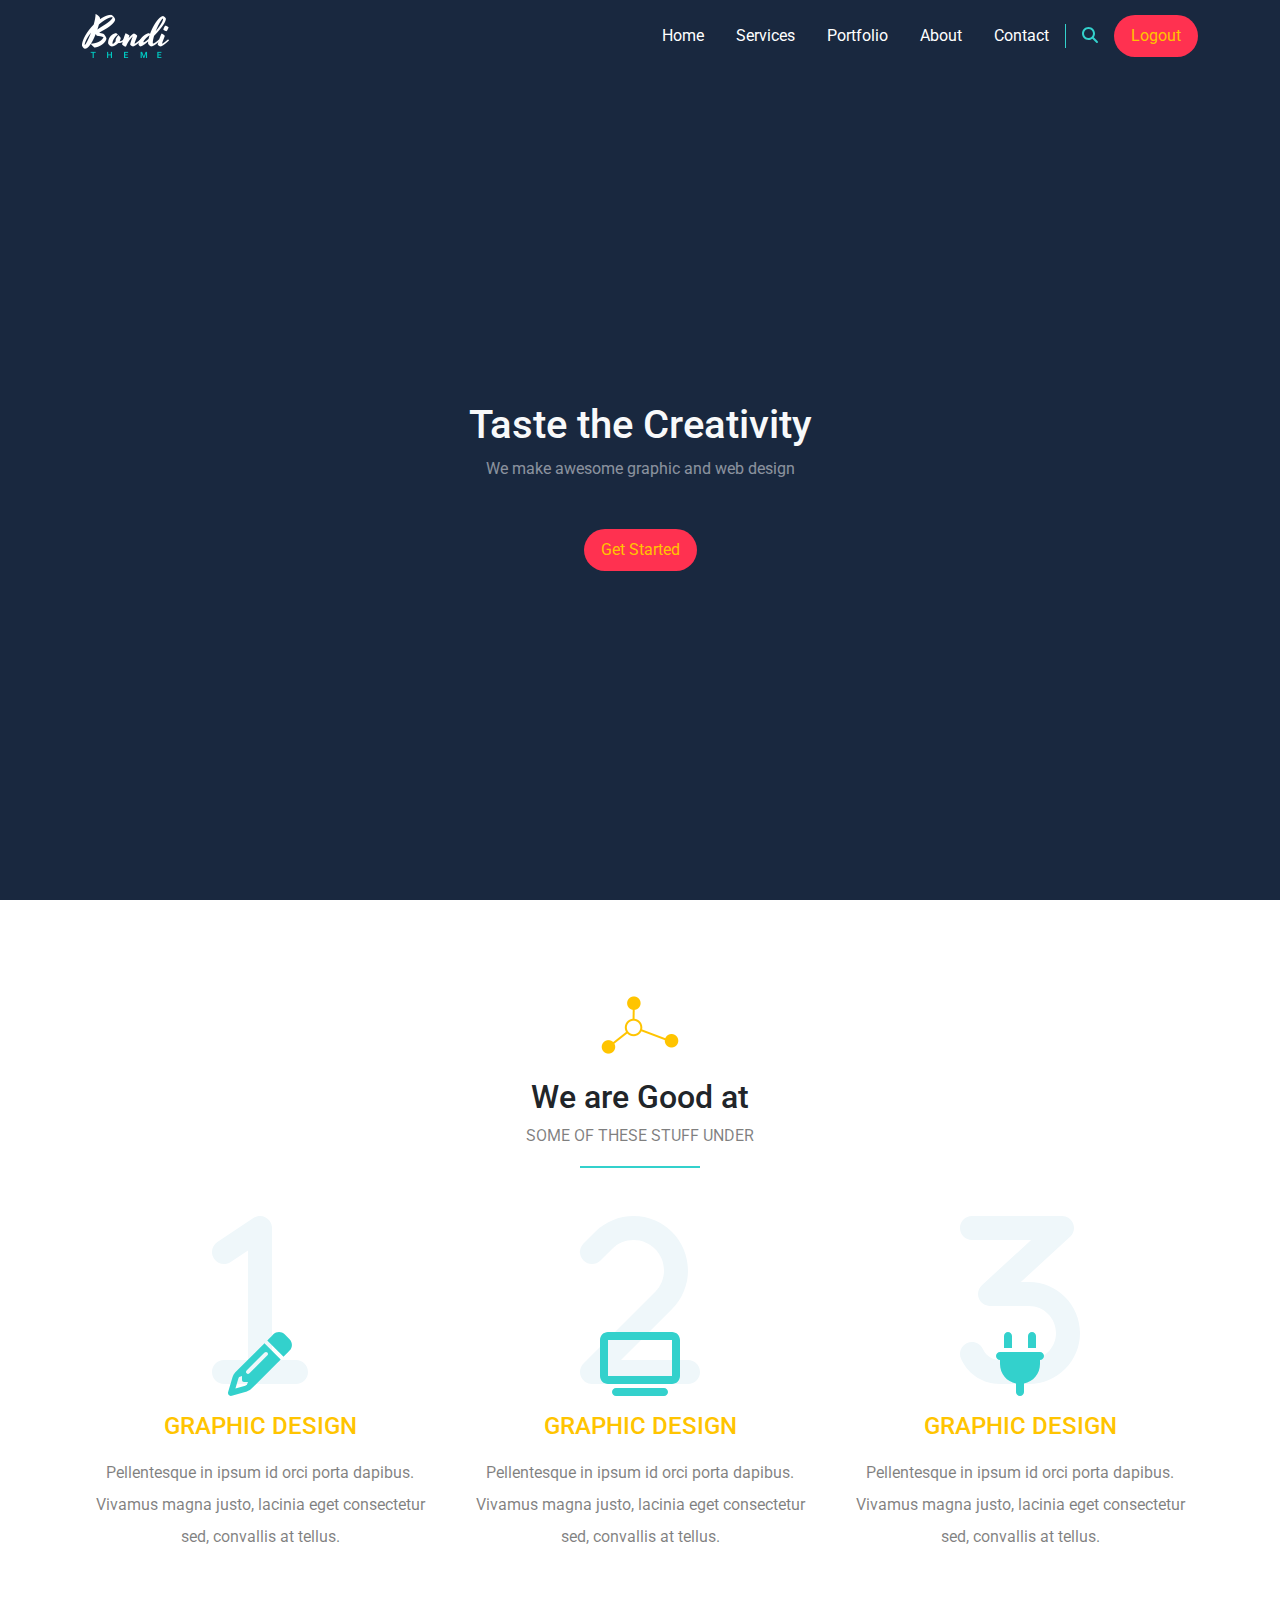
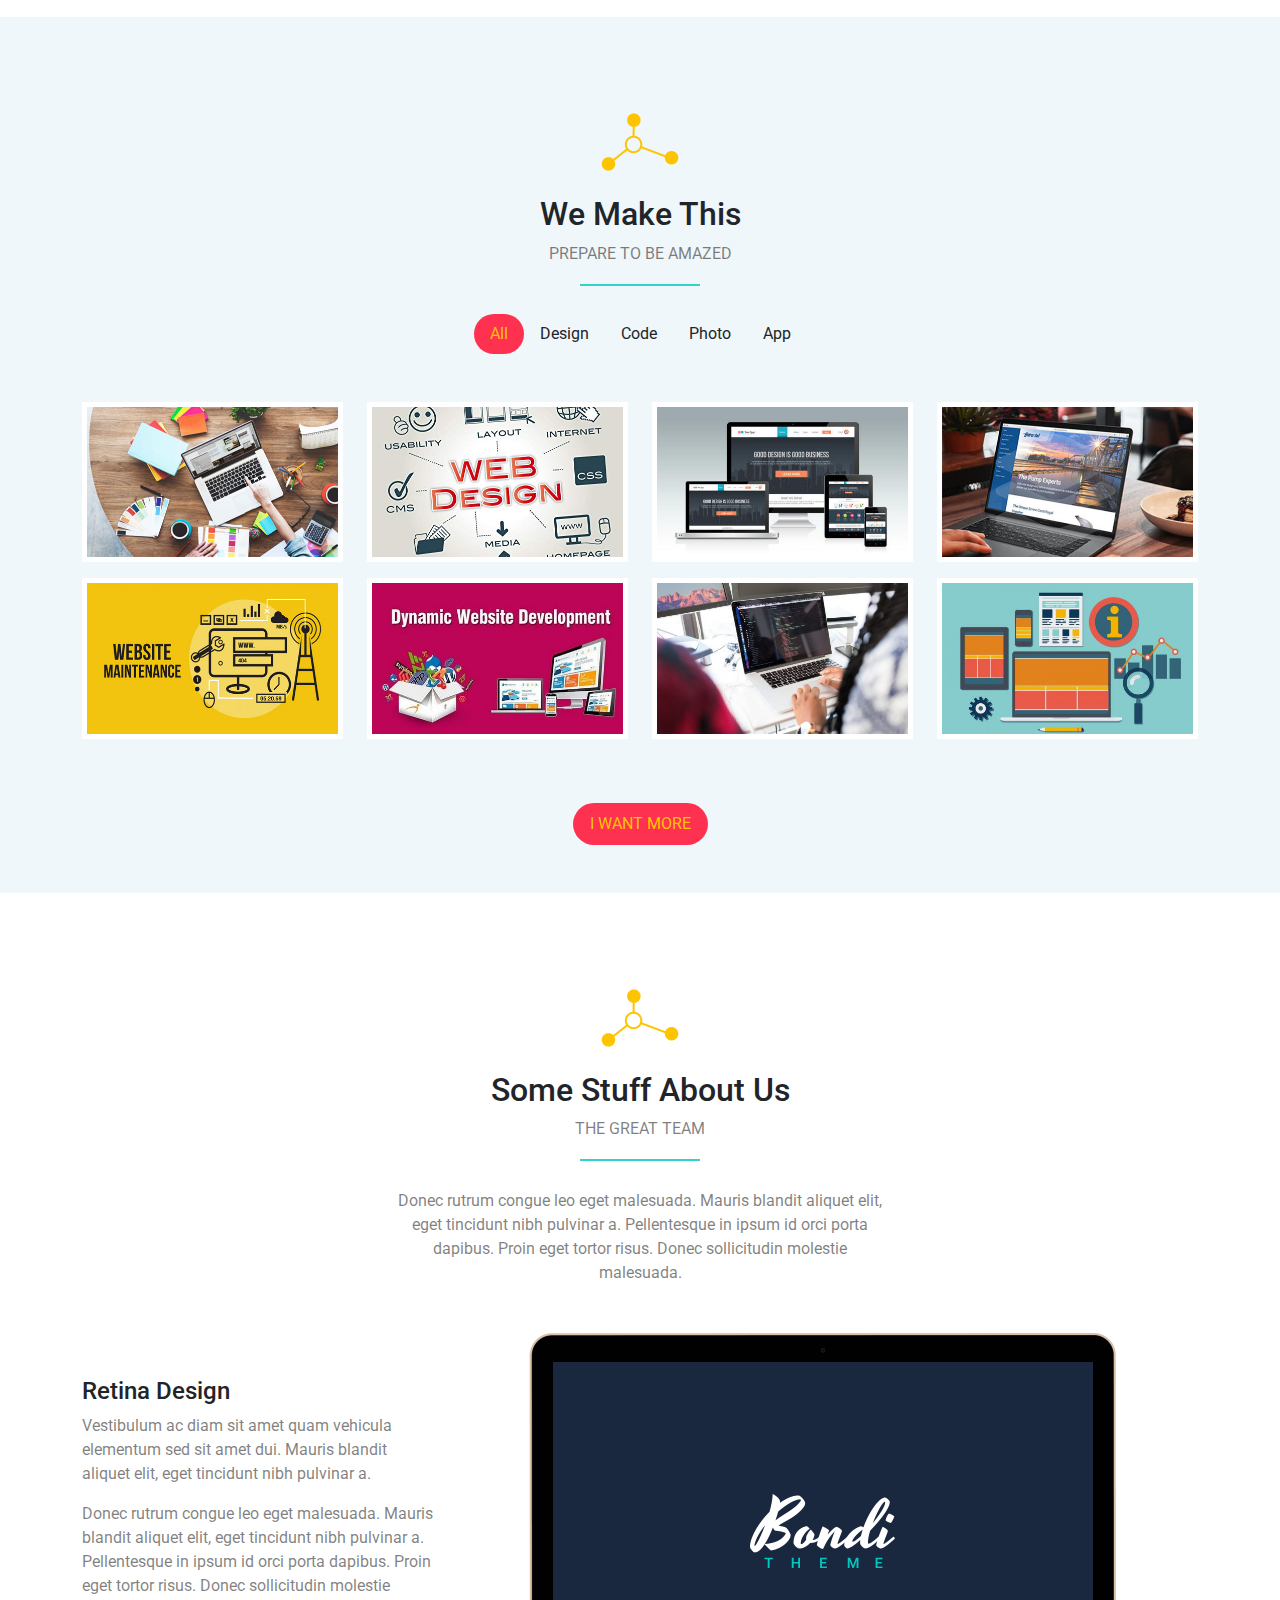
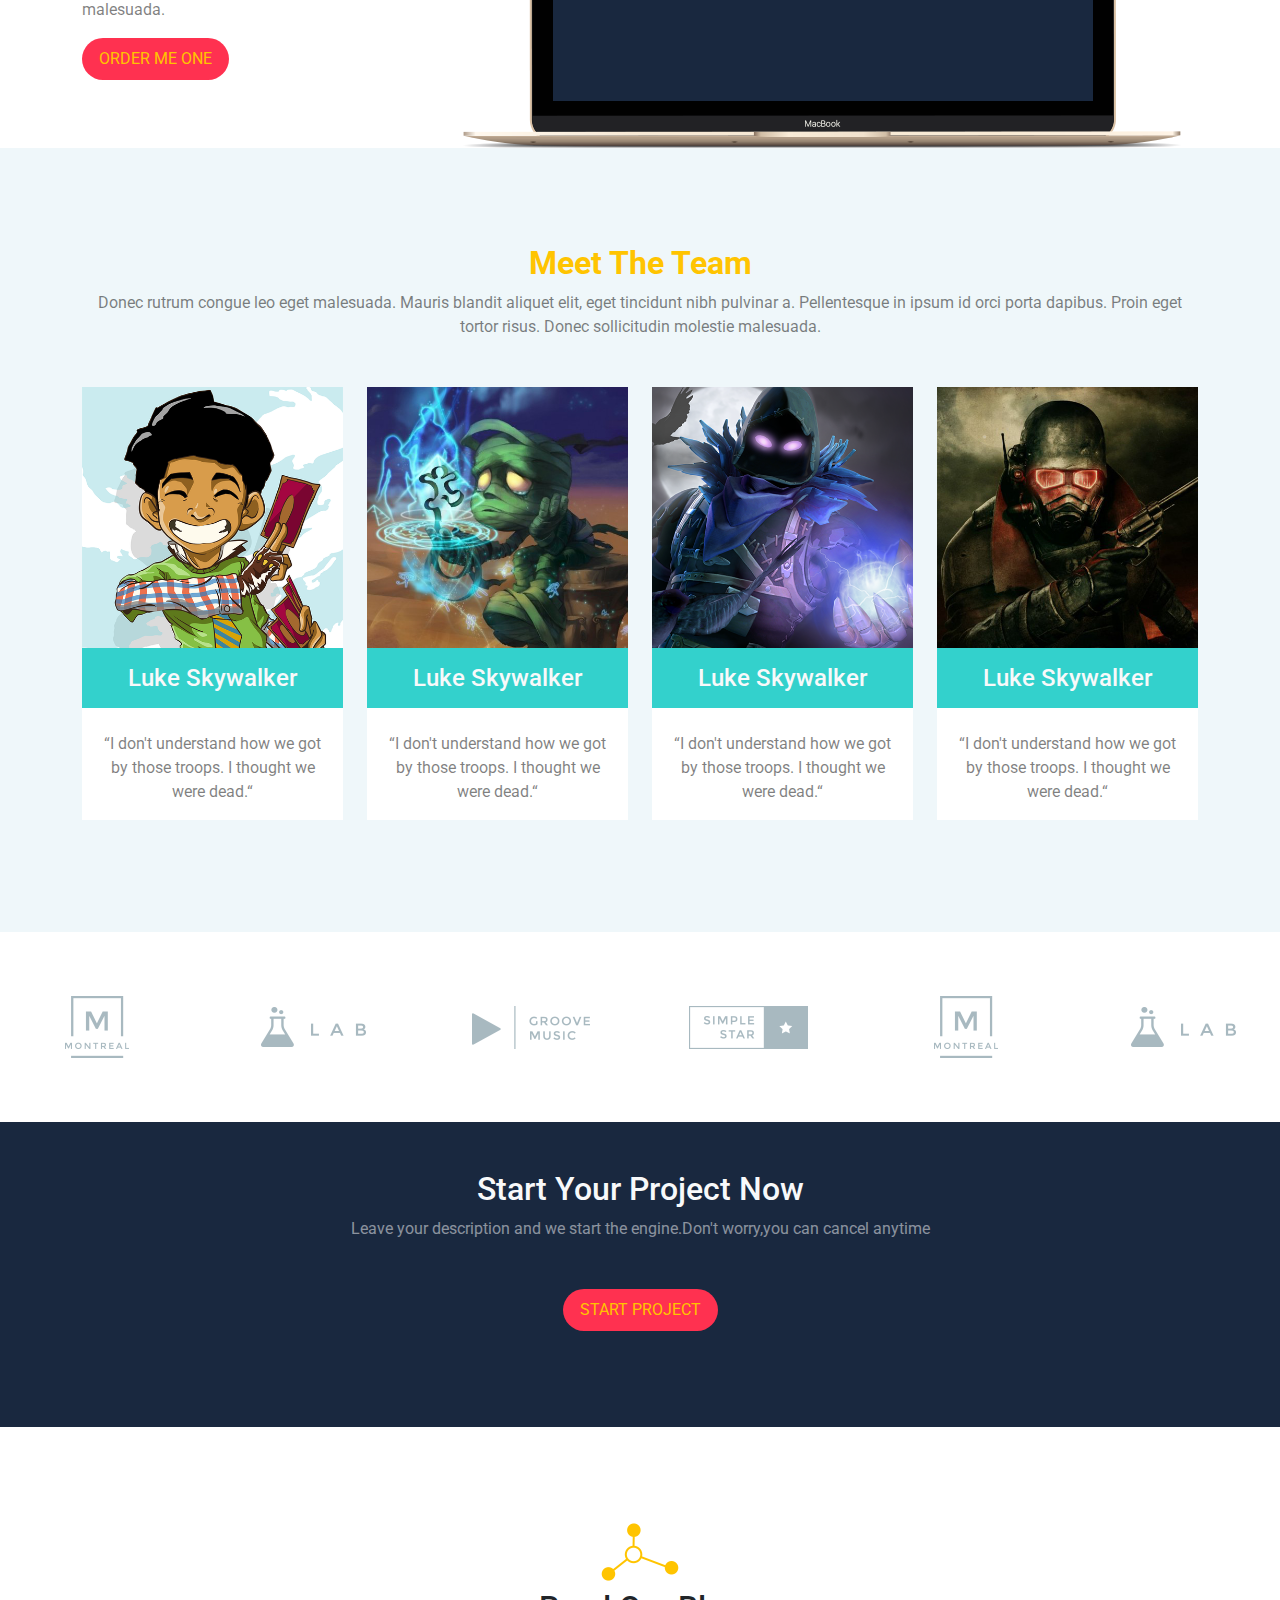
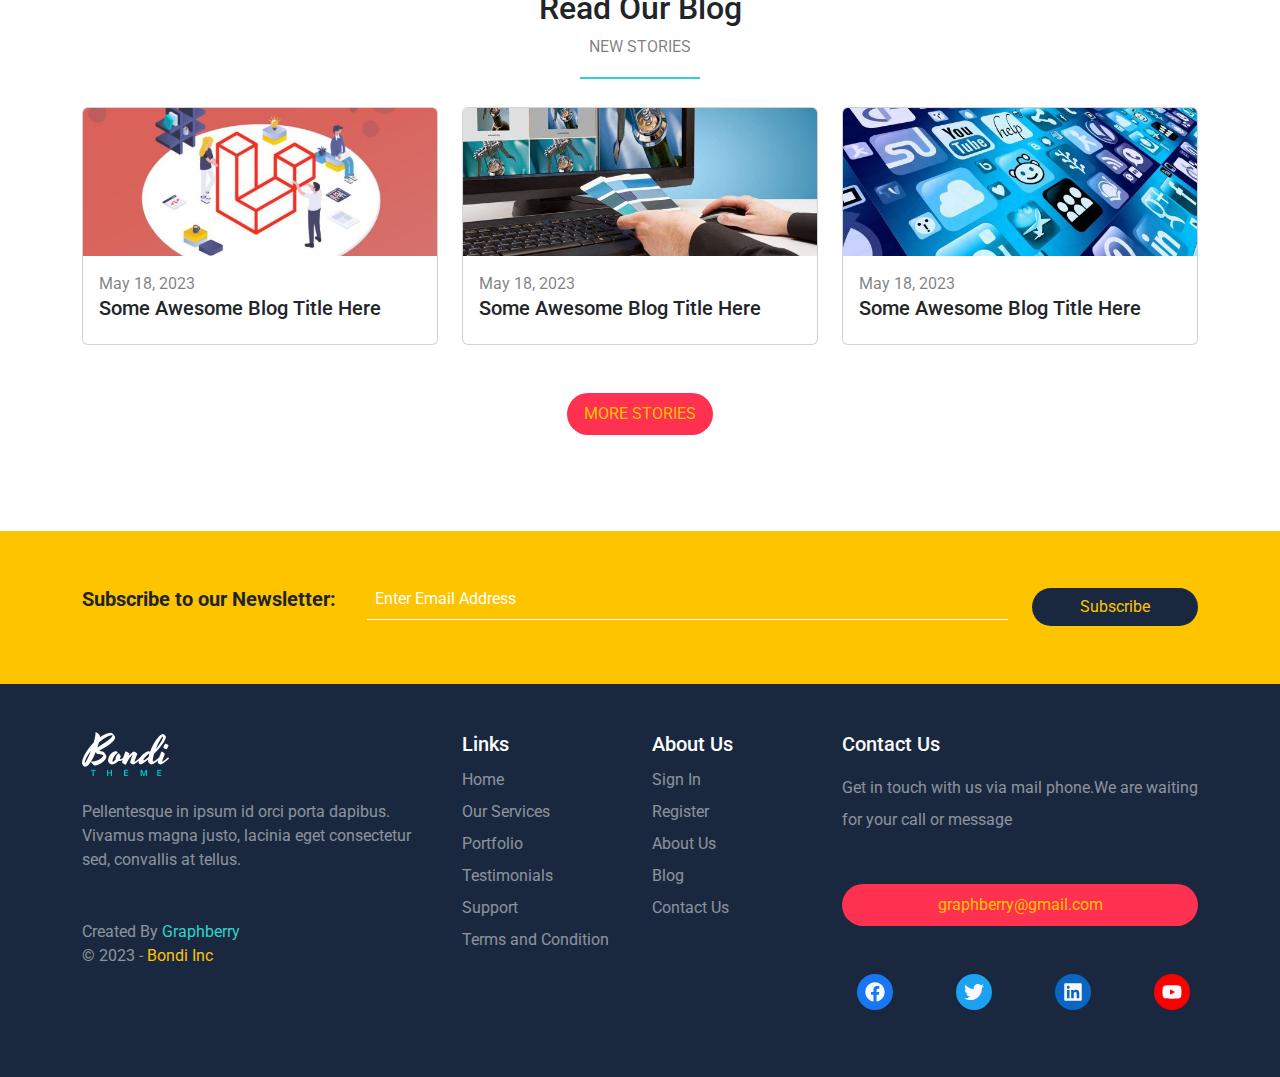
==== index.html @ 96f05915 "initial commit" ====
<!DOCTYPE html>
<html lang="en">

<head>
  <meta charset="UTF-8" />
  <meta http-equiv="X-UA-Compatible" content="IE=edge" />
  <meta name="viewport" content="width=device-width, initial-scale=1.0" />
  <title>Bondi</title>
  <link rel="stylesheet" href="css/bootstrap.min.css" />
  <link rel="stylesheet" href="css/all.min.css" />
  <link rel="stylesheet" href="css/bondi.css" />
   <link rel="preconnect" href="https://fonts.googleapis.com" />
  <link rel="preconnect" href="https://fonts.gstatic.com" crossorigin />
  <link href="https://fonts.googleapis.com/css2?family=Roboto:wght@100;300;500&display=swap" rel="stylesheet" />
</head>

<body>
  <nav class="navbar navbar-expand-lg sticky-top">
    <div class="container">
      <a class="navbar-brand" href="#">
        <img src="imgs/logo.png" alt="" />
      </a>
      <button class="navbar-toggler" type="button" data-bs-toggle="collapse" data-bs-target="#main" aria-controls="main"
        aria-expanded="false" aria-label="Toggle navigation">
        <i class="fa-solid fa-bars"></i>
      </button>
      <div class="collapse navbar-collapse" id="main">
        <ul class="navbar-nav ms-auto mb-2 mb-lg-0">
          <li class="nav-item">
            <a class="nav-link p-2 p-lg-3 active" aria-current="page" href="#">Home</a>
          </li>
          <li class="nav-item">
            <a class="nav-link p-2 p-lg-3" href="#">Services</a>
          </li>
          <li class="nav-item">
            <a class="nav-link p-2 p-lg-3" href="#">Portfolio</a>
          </li>
          <li class="nav-item">
            <a class="nav-link p-2 p-lg-3" href="#">About</a>
          </li>
          <li class="nav-item">
            <a class="nav-link p-2 p-lg-3" href="#">Contact</a>
          </li>
        </ul>
        <div class="search ps-3 pe-3 d-none d-lg-block">
          <i class="fa-solid fa-magnifying-glass"></i>
        </div>
        <a class="btn rounded-pill main-btn" href="file:///D:/Web_Projects/Bondi/Login/Login.html">Logout</a>
      </div>
    </div>
  </nav>
  <div class="landing d-flex justify-content-center align-items-center">
    <div class="text-center text-light">
      <h1>Taste the Creativity</h1>
      <p class="fs-6 text-white-50 mb-5">We make awesome graphic and web design</p>
      <a class="btn rounded-pill main-btn" href="#">Get Started</a>
    </div>
  </div>
  <div class="features text-center pt-5 pb-5">
    <div class="container">
      <div class="main-title mt-5 mb-5 position-relative">
        <img class="mb-4" src="imgs/title.png" alt="" />
        <h2>We are Good at</h2>
        <p class="text-black-50 text-uppercase">Some Of These Stuff Under</p>
      </div>
      <div class="row">
        <div class="col-md-6 col-lg-4">
          <div class="feat">
            <div class="icon-holder position-relative">
              <i class="fa-solid fa-1 position-absolute bottom-0 number"></i>
              <i class="fa-solid fa-pencil fa-4x position-absolute bottom-0 icon"></i>
            </div>
            <h4 class="mb-3 mt-3 text-uppercase">Graphic Design</h4>
            <p class="text-black-50 lh-lg">
              Pellentesque in ipsum id orci porta dapibus. Vivamus magna justo, lacinia eget consectetur sed,
              convallis at tellus.
            </p>
          </div>
        </div>
        <div class="col-md-6 col-lg-4">
          <div class="feat">
            <div class="icon-holder position-relative">
              <i class="fa-solid fa-2 position-absolute bottom-0 number"></i>
              <i class="fa-solid fa-tv fa-4x position-absolute bottom-0 icon"></i>
            </div>
            <h4 class="mb-3 mt-3 text-uppercase">Graphic Design</h4>
            <p class="text-black-50 lh-lg">
              Pellentesque in ipsum id orci porta dapibus. Vivamus magna justo, lacinia eget consectetur sed,
              convallis at tellus.
            </p>
          </div>
        </div>
        <div class="col-md-6 col-lg-4">
          <div class="feat">
            <div class="icon-holder position-relative">
              <i class="fa-solid fa-3 position-absolute bottom-0 number"></i>
              <i class="fa-solid fa-plug fa-4x position-absolute bottom-0 icon"></i>
            </div>
            <h4 class="mb-3 mt-3 text-uppercase">Graphic Design</h4>
            <p class="text-black-50 lh-lg">
              Pellentesque in ipsum id orci porta dapibus. Vivamus magna justo, lacinia eget consectetur sed,
              convallis at tellus.
            </p>
          </div>
        </div>
      </div>
    </div>
  </div>

  <div class="our-work text-center pt-5 pb-5">
    <div class="container">
      <div class="main-title mt-5 mb-5 position-relative">
        <img class="mb-4" src="imgs/title.png" alt="" />
        <h2>We Make This</h2>
        <p class="text-black-50 text-uppercase">PREPARE TO BE AMAZED</p>
      </div>
      <ul class="list-unstyled d-flex justify-content-center mt-5 mb-5">
        <li class="active rounded-pill">All</li>
        <li>Design</li>
        <li>Code</li>
        <li>Photo</li>
        <li>App</li>
      </ul>

      <div class="row">
        <div class="col-sm-6 col-md-4 col-lg-3">
          <div class="box mb-3 bg-white" data-work="Application">
            <img class="img-fluid" src="imgs/work-01.jpg" alt="photo">
          </div>
        </div>
        <div class="col-sm-6 col-md-4 col-lg-3">
          <div class="box mb-3 bg-white" data-work="Application">
            <img class="img-fluid" src="imgs/work-02.jpg" alt="photo">
          </div>
        </div>
        <div class="col-sm-6 col-md-4 col-lg-3">
          <div class="box mb-3 bg-white" data-work="Application">
            <img class="img-fluid" src="imgs/work-03.jpg" alt="photo">
          </div>
        </div>
        <div class="col-sm-6 col-md-4 col-lg-3">
          <div class="box mb-3 bg-white" data-work="Application">
            <img class="img-fluid" src="imgs/work-04.jpg" alt="photo">
          </div>
        </div>
        <div class="col-sm-6 col-md-4 col-lg-3">
          <div class="box mb-3 bg-white" data-work="Application">
            <img class="img-fluid" src="imgs/work-05.jpg" alt="photo">
          </div>
        </div>
        <div class="col-sm-6 col-md-4 col-lg-3">
          <div class="box mb-3 bg-white" data-work="Application">
            <img class="img-fluid" src="imgs/work-06.jpg" alt="photo">
          </div>
        </div>
        <div class="col-sm-6 col-md-4 col-lg-3">
          <div class="box mb-3 bg-white" data-work="Application">
            <img class="img-fluid" src="imgs/work-07.jpg" alt="photo">
          </div>
        </div>
        <div class="col-sm-6 col-md-4 col-lg-3">
          <div class="box mb-3 bg-white" data-work="Application">
            <img class="img-fluid" src="imgs/work-08.jpg" alt="photo">
          </div>
        </div>
      </div>

      <div class="d-flex justify-content-center mt-5 ">
        <a class="btn rounded-pill main-btn text-uppercase" href="#">I Want More</a>
      </div>
    </div>
  </div>

  <div class="stuff pt-5">
    <div class="container">
      <div class="main-title text-center mt-5 mb-5 position-relative">
        <img class="mb-4" src="imgs/title.png" alt="" />
        <h2>Some Stuff About Us</h2>
        <p class="text-black-50 text-uppercase">The Great Team</p>
      </div>
      <p class="description text-center mb-5 text-black-50 m-auto">
        Donec rutrum congue leo eget malesuada. Mauris blandit aliquet elit, eget tincidunt nibh pulvinar a.
        Pellentesque in ipsum id orci porta dapibus. Proin eget tortor risus. Donec sollicitudin molestie malesuada.
      </p>
      <div class="row align-items-center">
        <div class="col-lg-4 mb-4 text-center text-md-start">
          <div class="text">
            <h4>Retina Design</h4>
            <p class="text-black-50 fs-6">
              Vestibulum ac diam sit amet quam vehicula elementum sed sit amet dui. Mauris blandit aliquet elit, eget
              tincidunt nibh pulvinar a.
            </p>
            <p class="text-black-50 fs-6">
              Donec rutrum congue leo eget malesuada. Mauris blandit aliquet elit, eget tincidunt nibh pulvinar a.
              Pellentesque in ipsum id orci porta dapibus. Proin eget tortor risus. Donec sollicitudin molestie
              malesuada.
            </p>
            <a class="btn rounded-pill main-btn text-uppercase" href="#">Order Me One</a>
          </div>
      </div>
      <div class="col-lg-8">
        <div class="image">
          <img class="img-fluid" src="imgs/laptop.png" alt="pjoto">
        </div>
      </div>
    </div>
  </div>

  <div class="team text-center pb-5 pt-5">
     <div class="container pb-5 pt-5">
      <h2 class="fw-bold">Meet The Team</h2>
      <p class="text-black-50 mb-5">
        Donec rutrum congue leo eget malesuada. Mauris blandit aliquet elit,
        eget tincidunt nibh pulvinar a. Pellentesque in ipsum id orci porta dapibus.
        Proin eget tortor risus. Donec sollicitudin molestie malesuada.
      </p>
      <div class="row">
         <div class="col-md-6 col-lg-3">
          <div class="box bg-white">
             <img class="img-fluid" src="imgs/team-1.png" alt="photo">
             <h4 class="p-3 text-light">Luke Skywalker</h4>
             <blockquote class="text-black-50 p-3">
              “I don't understand how we got by those troops. I thought we were dead.“</blockquote>
          </div>
         </div>
         <div class="col-md-6 col-lg-3">
          <div class="box bg-white">
             <img class="img-fluid" src="imgs/team-2.png" alt="photo">
             <h4 class="p-3 text-light">Luke Skywalker</h4>
             <blockquote class="text-black-50 p-3">
              “I don't understand how we got by those troops. I thought we were dead.“</blockquote>
          </div>
         </div>
         <div class="col-md-6 col-lg-3">
          <div class="box bg-white">
             <img class="img-fluid" src="imgs/team-3.png" alt="photo">
             <h4 class="p-3 text-light">Luke Skywalker</h4>
             <blockquote class="text-black-50 p-3">
              “I don't understand how we got by those troops. I thought we were dead.“</blockquote>
          </div>
         </div>
         <div class="col-md-6 col-lg-3">
          <div class="box bg-white">
             <img class="img-fluid" src="imgs/team-4.png" alt="photo">
             <h4 class="p-3 text-light">Luke Skywalker</h4>
             <blockquote class="text-black-50 p-3">
              “I don't understand how we got by those troops. I thought we were dead.“</blockquote>
          </div>
         </div>
      </div>
     </div>
  </div>

  <div class="tech pt-5 pb-5 text-center">
    <div class="contaner">
      <div class="row align-items-center">
        <div class="col-sm-6 col-md-4 col-lg-2 mt-3 mb-3">
          <img class="img-fluid" src="imgs/tech-1.png" alt="photo">
        </div>
        <div class="col-sm-6 col-md-4 col-lg-2 mt-3 mb-3">
          <img class="img-fluid" src="imgs/tech-2.png" alt="photo">
        </div>
        <div class="col-sm-6 col-md-4 col-lg-2 mt-3 mb-3">
          <img class="img-fluid" src="imgs/tech-3.png" alt="photo">
        </div>
        <div class="col-sm-6 col-md-4 col-lg-2 mt-3 mb-3">
          <img class="img-fluid" src="imgs/tech-4.png" alt="photo">
        </div>
        <div class="col-sm-6 col-md-4 col-lg-2 mt-3 mb-3">
          <img class="img-fluid" src="imgs/tech-1.png" alt="photo">
        </div>
        <div class="col-sm-6 col-md-4 col-lg-2 mt-3 mb-3">
          <img class="img-fluid" src="imgs/tech-2.png" alt="photo">
        </div>
      </div>
    </div>
  </div>

  <div class="project text-center pt-5 pb-5 text-light">
    <h2>Start Your Project Now</h2>
    <p class="text-white-50">
      Leave your description and we start the engine.Don't worry,you can cancel anytime
    </p>
    <div class="d-flex justify-content-center mt-5 mb-5 ">
      <a class="btn rounded-pill main-btn text-uppercase" href="#">Start Project</a>
    </div>
  </div>

  <div class="blog pt-5 pb-5">
    <div class="container">
      <div class="main-title text-center mt-5 mb-5 position-relative">
        <img class="mb-2" src="imgs/title.png" alt="" />
        <h2>Read Our Blog</h2>
        <p class="text-uppercase text-black-50">New Stories</p>
      </div>
      <div class="row">
        <div class="col-md-6 col-lg-4">
          <div class="card">
            <img src="imgs/blog-1.jpg" class="card-img-top" alt="Blog Post" />
            <div class="card-body">
              <span class="text-black-50">May 18, 2023</span>
              <h5 class="card-title">Some Awesome Blog Title Here</h5>
            </div>
          </div>
        </div>
        <div class="col-md-6 col-lg-4">
          <div class="card">
            <img src="imgs/blog-2.jpg" class="card-img-top" alt="Blog Post" />
            <div class="card-body">
              <span class="text-black-50">May 18, 2023</span>
              <h5 class="card-title">Some Awesome Blog Title Here</h5>
            </div>
          </div>
        </div>
        <div class="col-md-6 col-lg-4">
          <div class="card">
            <img src="imgs/blog-3.jpg" class="card-img-top" alt="Blog Post" />
            <div class="card-body">
              <span class="text-black-50">May 18, 2023</span>
              <h5 class="card-title">Some Awesome Blog Title Here</h5>
            </div>
          </div>
        </div>
      </div>
      <div class="d-flex justify-content-center mt-5 mb-5 ">
        <a class="btn rounded-pill main-btn text-uppercase" href="#">More Stories</a>
      </div>
    </div>
  </div>

  <div class="subscribe pt-5 pb-5 text-center text-md-start">
    <div class="container">
      <form class="row align-items-center">
        <div class="col-md-6 col-lg-3">
          <div class="fw-bold fs-5 mb-3">Subscribe to our Newsletter:</div>
        </div>
        <div class="col-md-6 col-lg-7 mb-3">
          <input type="email" class="w-100 text-light p-2 bg-transparent" placeholder="Enter Email Address">
        </div>
        <div class="col-md-6 col-lg-2">
          <input type="submit" class="btn rounded-pill w-100" value="Subscribe">
        </div>
      </form>
    </div>
  </div>

  <div class="footer pt-5 pb-5 text-white-50 text-center text-md-start">
    <div class="container">
      <div class="row">
        <div class="col-md-6 col-lg-4">
          <div class="info mb-4">
            <img class="mb-4" src="imgs/logo.png" alt="logo photo">
             <p class="mb-5">
              Pellentesque in ipsum id orci porta dapibus. Vivamus magna justo,
              lacinia eget consectetur sed, convallis at tellus.
             </p>
             <div class="copyright">
              Created By <span>Graphberry</span>
              <div>&copy; 2023 -  <span> Bondi Inc </span></div>
             </div>
          </div>
        </div>
        <div class="col-md-6 col-lg-2">
          <div class="links">
            <h5 class="text-white">Links</h5>
            <ul class="list-unstyled lh-lg">
              <li>Home</li>
              <li>Our Services</li>
              <li>Portfolio</li>
              <li>Testimonials</li>
              <li>Support</li>
              <li>Terms and Condition</li>
            </ul>
          </div>
        </div>
        <div class="col-md-6 col-lg-2">
          <div class="links">
            <h5 class="text-white">About Us</h5>
            <ul class="list-unstyled lh-lg">
              <li>Sign In</li>
              <li>Register</li>
              <li>About Us</li>
              <li>Blog</li>
              <li>Contact Us</li>
            </ul>
          </div>
        </div>
        <div class="col-md-6 col-lg-4">
          <div class="contact">
            <h5 class="text-light">Contact Us</h5>
            <p class="lh-lg mt-3 mb-5">
              Get in touch with us via mail phone.We are waiting for your call or message</p>
            <a class="btn rounded-pill main-btn w-100" href="#">graphberry@gmail.com</a>
            <ul class="d-flex mt-5 list-unstyled gap-5">
              <li>
                <a class="d-block text-light" href="#">
                  <i class="fa-brands fa-facebook fa-lg facbook rounded-circle p-2"></i>
                </a>
              </li>
              <li>
                <a class="d-block text-light" href="#">
                  <i class="fa-brands fa-twitter fa-lg twitter rounded-circle p-2"></i>
                </a>
              </li>
              <li>
                <a class="d-block text-light" href="#">
                  <i class="fa-brands fa-linkedin fa-lg linkedin rounded-circle p-2"></i>
                </a>
              </li>
              <li>
                <a class="d-block text-light" href="#">
                  <i class="fa-brands fa-youtube fa-lg youtube rounded-circle p-2"></i>
                </a>
              </li>
            </ul>
          </div>
        </div>
      </div>
    </div>
  </div>
  <script src="js/bootstrap.bundle.min.js"></script>
  <script src="js/all.min.js"></script>
</body>

</html>
---- css/bondi.css ----
:root{
    --dark-coller: #19283f;
    --gren-coller:#33d1cc;
    --red-coller:#ff3150;
    --yello-coller:#ffc400;
    --section-coller:#eff7fa;
}

body{
    font-family: 'Roboto', sans-serif;
}

.main-btn{
    background-color: var(--red-coller);
    color: var(--yello-coller);
    padding: 0.5rem 1rem;
    text-decoration: none;
}

.main-btn:hover{
    color:#ddb327 ;
    background-color: var(--red-coller);
}

.main-title::after{
    content: "";
    width: 120px;
    height: 2px;
    background-color: var(--gren-coller);
    position: absolute;
    bottom: -20px;
    left: 50%;
    transform: translateX(-50%);
}

/*Start.Navbar*/

.navbar{
    background-color: var(--dark-coller);
}

.navbar .navbar-nav .nav-link{
    color: white;
}

.navbar .navbar-nav .nav-link.activ,
.navbar .navbar-nav .nav-link:focus,
.navbar .navbar-nav .nav-link:hover{
    color: var(--gren-coller);
}

.search{
    border-left: 1px solid var(--gren-coller) ;
}

.search svg{
    color: var(--gren-coller);
}

.navbar .navbar-toggler{
    color: white;
    font-size: 25px;
    border-color:white ;
}

.navbar .navbar-toggler:focus{
    box-shadow: none;
}
.navbar .navbar-toggler[aria-expanded="true"]{
    border-color: var(--gren-coller);
}

/*End.Navbar*/

/*start-landing*/
.landing{
    background-color: var(--dark-coller);
    min-height: calc(100vh - 72px);
}
/*End-landing*/

/* Start Features */
.features .icon-holder {
    height: 200px;
  }
  .features .icon-holder svg {
    left: 50%;
    transform: translateX(-50%);
  }
  .features .icon-holder .number {
    font-size: 12rem;
    color: var(--section-coller);
  }
  .features .icon-holder .icon {
    color: var(--gren-coller);
  }
  .features .feat h4 {
    color: var(--yello-coller);
  }
  /* End Features */

  /*start our-work*/
  .our-work{
    background-color: var(--section-coller);
  }
  .our-work ul .active{
    background-color: var(--red-coller);
    color: var(--yello-coller);
  }
  .our-work ul li{
    padding: 0.5rem 1rem;
    cursor: pointer;
  }
  .our-work ul li:not(.active):hover{
    color: var(--red-coller);
  }
  .our-work .box{
    padding: 5px;
    overflow: hidden;
    position: relative;
  }
  .our-work .box::before{
    content: attr(data-work);
    position: absolute;
    background-color: rgb(51 209 204 /76% );
    width: calc(100% - 10px);
    height: calc(100% - 10px);
    display: flex;
    justify-content: center;
    align-items: center;
    font-weight: bold;
    color: white;
    transition: 0.3s;
    font-size: 1.5rem;
    transform: translateX(calc(-100% - 5px));
  }
  .our-work .box:hover::before{
    transform: translateX(0);
  }
   /*End our-work*/

/*start stuff*/
.stuff .description{
  max-width: 500px;
}
/*End stuff*/

/*start Tean*/
.team{
  background-color: var(--section-coller);
}
.team h2{
  color: var(--yello-coller);
}
.team .box h4{
  background-color: var(--gren-coller);
}
/*End Team*/

/*start progect*/
.project{
  background-color: var(--dark-coller);
}
/*start progect*/

/*Start Subscribe*/
.subscribe{
  background-color: var(--yello-coller);
}
.subscribe input[type="email"]{
  border: none;
  border-bottom: 1px solid white;
}
.subscribe input[type="email"]:focus{
  outline: none;
}

.subscribe ::placeholder{
  color: white;
}
.subscribe input[type="submit"]{
  background-color: var(--dark-coller);
  color: var(--yello-coller);
}
/*End Subscribe*/

/*Start Footer*/
.footer{
  background-color: var(--dark-coller);
}
.footer .copyright > span{
  color: var(--gren-coller);
}
.footer .copyright div span{
  color: var(--yello-coller);
}
.footer .contact ul svg{
  width: 20px;
  height: 20px;
  margin-left: 15px;
}
.footer .facbook{
  background-color:#1877f2;
}
.footer .twitter{
  background-color:#1da1f2 ;
}
.footer .linkedin{
  background-color: #0a66c2;
}
.footer .youtube{
  background-color: #ff0000;
}
/*End Footer*/
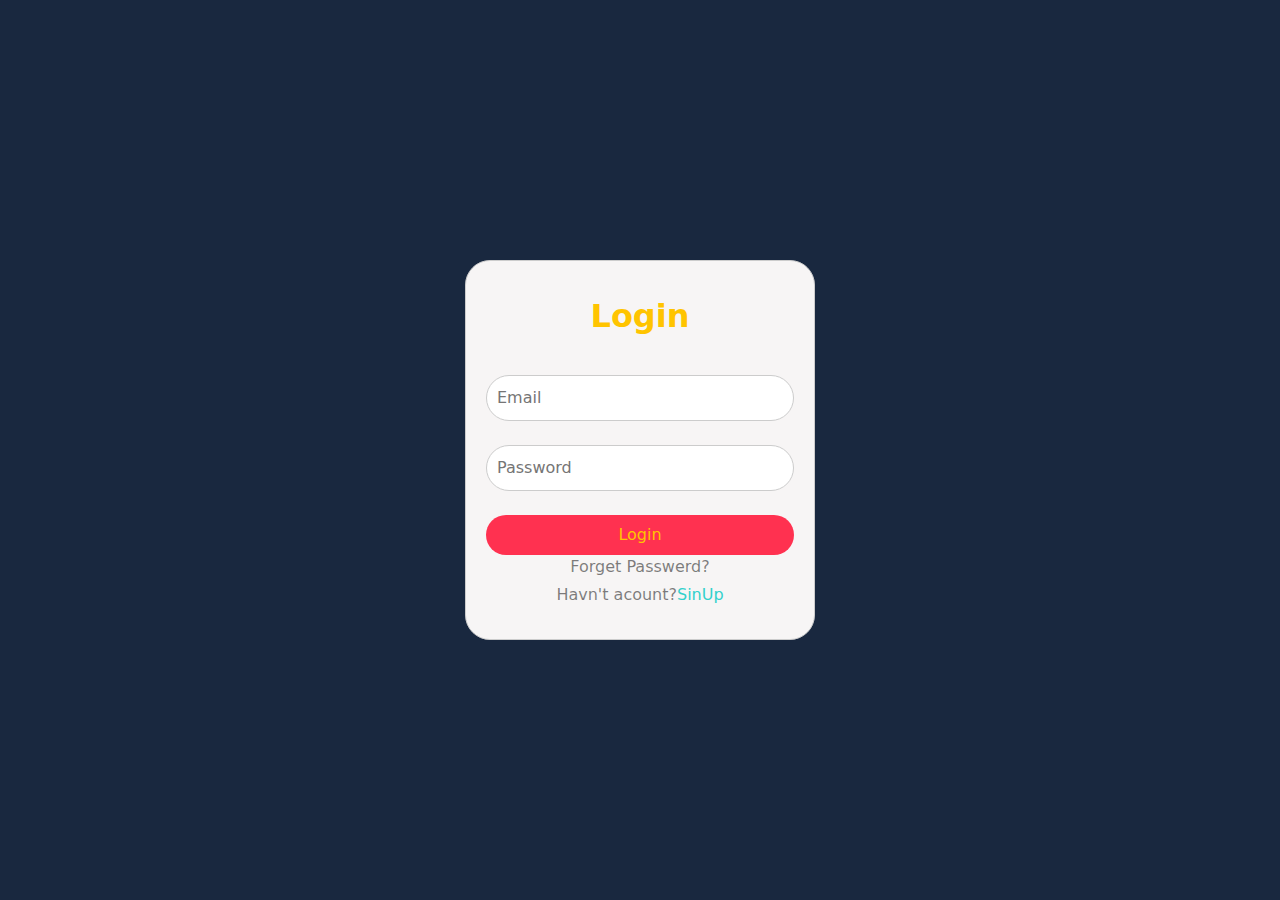
==== commit 467ecc94: "New apdate" ====
--- a/index.html
+++ b/index.html
@@ -1,425 +1,35 @@
 <!DOCTYPE html>
 <html lang="en">
-
 <head>
-  <meta charset="UTF-8" />
-  <meta http-equiv="X-UA-Compatible" content="IE=edge" />
-  <meta name="viewport" content="width=device-width, initial-scale=1.0" />
-  <title>Bondi</title>
-  <link rel="stylesheet" href="css/bootstrap.min.css" />
+    <meta charset="UTF-8">
+    <meta http-equiv="X-UA-Compatible" content="IE=edge">
+    <meta name="viewport" content="width=device-width, initial-scale=1.0">
+    <link rel="stylesheet" href="Login/Login.css">
+    <link rel="stylesheet" href="css/bootstrap.min.css" />
   <link rel="stylesheet" href="css/all.min.css" />
-  <link rel="stylesheet" href="css/bondi.css" />
    <link rel="preconnect" href="https://fonts.googleapis.com" />
   <link rel="preconnect" href="https://fonts.gstatic.com" crossorigin />
   <link href="https://fonts.googleapis.com/css2?family=Roboto:wght@100;300;500&display=swap" rel="stylesheet" />
+    <title>Login</title>
 </head>
-
-<body>
-  <nav class="navbar navbar-expand-lg sticky-top">
-    <div class="container">
-      <a class="navbar-brand" href="#">
-        <img src="imgs/logo.png" alt="" />
-      </a>
-      <button class="navbar-toggler" type="button" data-bs-toggle="collapse" data-bs-target="#main" aria-controls="main"
-        aria-expanded="false" aria-label="Toggle navigation">
-        <i class="fa-solid fa-bars"></i>
-      </button>
-      <div class="collapse navbar-collapse" id="main">
-        <ul class="navbar-nav ms-auto mb-2 mb-lg-0">
-          <li class="nav-item">
-            <a class="nav-link p-2 p-lg-3 active" aria-current="page" href="#">Home</a>
-          </li>
-          <li class="nav-item">
-            <a class="nav-link p-2 p-lg-3" href="#">Services</a>
-          </li>
-          <li class="nav-item">
-            <a class="nav-link p-2 p-lg-3" href="#">Portfolio</a>
-          </li>
-          <li class="nav-item">
-            <a class="nav-link p-2 p-lg-3" href="#">About</a>
-          </li>
-          <li class="nav-item">
-            <a class="nav-link p-2 p-lg-3" href="#">Contact</a>
-          </li>
-        </ul>
-        <div class="search ps-3 pe-3 d-none d-lg-block">
-          <i class="fa-solid fa-magnifying-glass"></i>
-        </div>
-        <a class="btn rounded-pill main-btn" href="file:///D:/Web_Projects/Bondi/Login/Login.html">Logout</a>
-      </div>
-    </div>
-  </nav>
-  <div class="landing d-flex justify-content-center align-items-center">
-    <div class="text-center text-light">
-      <h1>Taste the Creativity</h1>
-      <p class="fs-6 text-white-50 mb-5">We make awesome graphic and web design</p>
-      <a class="btn rounded-pill main-btn" href="#">Get Started</a>
-    </div>
-  </div>
-  <div class="features text-center pt-5 pb-5">
-    <div class="container">
-      <div class="main-title mt-5 mb-5 position-relative">
-        <img class="mb-4" src="imgs/title.png" alt="" />
-        <h2>We are Good at</h2>
-        <p class="text-black-50 text-uppercase">Some Of These Stuff Under</p>
-      </div>
-      <div class="row">
-        <div class="col-md-6 col-lg-4">
-          <div class="feat">
-            <div class="icon-holder position-relative">
-              <i class="fa-solid fa-1 position-absolute bottom-0 number"></i>
-              <i class="fa-solid fa-pencil fa-4x position-absolute bottom-0 icon"></i>
-            </div>
-            <h4 class="mb-3 mt-3 text-uppercase">Graphic Design</h4>
-            <p class="text-black-50 lh-lg">
-              Pellentesque in ipsum id orci porta dapibus. Vivamus magna justo, lacinia eget consectetur sed,
-              convallis at tellus.
-            </p>
-          </div>
-        </div>
-        <div class="col-md-6 col-lg-4">
-          <div class="feat">
-            <div class="icon-holder position-relative">
-              <i class="fa-solid fa-2 position-absolute bottom-0 number"></i>
-              <i class="fa-solid fa-tv fa-4x position-absolute bottom-0 icon"></i>
-            </div>
-            <h4 class="mb-3 mt-3 text-uppercase">Graphic Design</h4>
-            <p class="text-black-50 lh-lg">
-              Pellentesque in ipsum id orci porta dapibus. Vivamus magna justo, lacinia eget consectetur sed,
-              convallis at tellus.
-            </p>
-          </div>
-        </div>
-        <div class="col-md-6 col-lg-4">
-          <div class="feat">
-            <div class="icon-holder position-relative">
-              <i class="fa-solid fa-3 position-absolute bottom-0 number"></i>
-              <i class="fa-solid fa-plug fa-4x position-absolute bottom-0 icon"></i>
-            </div>
-            <h4 class="mb-3 mt-3 text-uppercase">Graphic Design</h4>
-            <p class="text-black-50 lh-lg">
-              Pellentesque in ipsum id orci porta dapibus. Vivamus magna justo, lacinia eget consectetur sed,
-              convallis at tellus.
-            </p>
-          </div>
-        </div>
-      </div>
-    </div>
-  </div>
-
-  <div class="our-work text-center pt-5 pb-5">
-    <div class="container">
-      <div class="main-title mt-5 mb-5 position-relative">
-        <img class="mb-4" src="imgs/title.png" alt="" />
-        <h2>We Make This</h2>
-        <p class="text-black-50 text-uppercase">PREPARE TO BE AMAZED</p>
-      </div>
-      <ul class="list-unstyled d-flex justify-content-center mt-5 mb-5">
-        <li class="active rounded-pill">All</li>
-        <li>Design</li>
-        <li>Code</li>
-        <li>Photo</li>
-        <li>App</li>
-      </ul>
-
-      <div class="row">
-        <div class="col-sm-6 col-md-4 col-lg-3">
-          <div class="box mb-3 bg-white" data-work="Application">
-            <img class="img-fluid" src="imgs/work-01.jpg" alt="photo">
-          </div>
-        </div>
-        <div class="col-sm-6 col-md-4 col-lg-3">
-          <div class="box mb-3 bg-white" data-work="Application">
-            <img class="img-fluid" src="imgs/work-02.jpg" alt="photo">
-          </div>
-        </div>
-        <div class="col-sm-6 col-md-4 col-lg-3">
-          <div class="box mb-3 bg-white" data-work="Application">
-            <img class="img-fluid" src="imgs/work-03.jpg" alt="photo">
-          </div>
-        </div>
-        <div class="col-sm-6 col-md-4 col-lg-3">
-          <div class="box mb-3 bg-white" data-work="Application">
-            <img class="img-fluid" src="imgs/work-04.jpg" alt="photo">
-          </div>
-        </div>
-        <div class="col-sm-6 col-md-4 col-lg-3">
-          <div class="box mb-3 bg-white" data-work="Application">
-            <img class="img-fluid" src="imgs/work-05.jpg" alt="photo">
-          </div>
-        </div>
-        <div class="col-sm-6 col-md-4 col-lg-3">
-          <div class="box mb-3 bg-white" data-work="Application">
-            <img class="img-fluid" src="imgs/work-06.jpg" alt="photo">
-          </div>
-        </div>
-        <div class="col-sm-6 col-md-4 col-lg-3">
-          <div class="box mb-3 bg-white" data-work="Application">
-            <img class="img-fluid" src="imgs/work-07.jpg" alt="photo">
-          </div>
-        </div>
-        <div class="col-sm-6 col-md-4 col-lg-3">
-          <div class="box mb-3 bg-white" data-work="Application">
-            <img class="img-fluid" src="imgs/work-08.jpg" alt="photo">
-          </div>
-        </div>
+<body style="background-color: #19283f;">
+    <div class="login-box text-center ">
+        <h2 class="fs-2 fw-bold text-center mt-3">Login</h2>
+        <form id="login-form"   class="mt-3 " >
+          <input class="rounded-pill w-100 mb-4 mt-4" id="email" type="email"  placeholder="Email" required>
+          <input class="rounded-pill w-100 mb-4" id="password" type="password" minlength="8"  placeholder="Password" required>
+          <input  class="w-100 rounded-pill  main-btn " type="submit" value="Login">
+        </form>
+        <a class="text-decoration-none fs-6 text-black-50 " href="#">Forget Passwerd?</a>
+        <p class="text-black-50 fs-6 pt-1 ">Havn't acount?<a class="text-decoration-none fs-6" href="file:///D:/Web_Projects/Bondi/SignUp/SignUp.html" ><span>SinUp</span></a></p>
       </div>
 
-      <div class="d-flex justify-content-center mt-5 ">
-        <a class="btn rounded-pill main-btn text-uppercase" href="#">I Want More</a>
-      </div>
-    </div>
-  </div>
-
-  <div class="stuff pt-5">
-    <div class="container">
-      <div class="main-title text-center mt-5 mb-5 position-relative">
-        <img class="mb-4" src="imgs/title.png" alt="" />
-        <h2>Some Stuff About Us</h2>
-        <p class="text-black-50 text-uppercase">The Great Team</p>
-      </div>
-      <p class="description text-center mb-5 text-black-50 m-auto">
-        Donec rutrum congue leo eget malesuada. Mauris blandit aliquet elit, eget tincidunt nibh pulvinar a.
-        Pellentesque in ipsum id orci porta dapibus. Proin eget tortor risus. Donec sollicitudin molestie malesuada.
-      </p>
-      <div class="row align-items-center">
-        <div class="col-lg-4 mb-4 text-center text-md-start">
-          <div class="text">
-            <h4>Retina Design</h4>
-            <p class="text-black-50 fs-6">
-              Vestibulum ac diam sit amet quam vehicula elementum sed sit amet dui. Mauris blandit aliquet elit, eget
-              tincidunt nibh pulvinar a.
-            </p>
-            <p class="text-black-50 fs-6">
-              Donec rutrum congue leo eget malesuada. Mauris blandit aliquet elit, eget tincidunt nibh pulvinar a.
-              Pellentesque in ipsum id orci porta dapibus. Proin eget tortor risus. Donec sollicitudin molestie
-              malesuada.
-            </p>
-            <a class="btn rounded-pill main-btn text-uppercase" href="#">Order Me One</a>
-          </div>
-      </div>
-      <div class="col-lg-8">
-        <div class="image">
-          <img class="img-fluid" src="imgs/laptop.png" alt="pjoto">
-        </div>
-      </div>
-    </div>
-  </div>
-
-  <div class="team text-center pb-5 pt-5">
-     <div class="container pb-5 pt-5">
-      <h2 class="fw-bold">Meet The Team</h2>
-      <p class="text-black-50 mb-5">
-        Donec rutrum congue leo eget malesuada. Mauris blandit aliquet elit,
-        eget tincidunt nibh pulvinar a. Pellentesque in ipsum id orci porta dapibus.
-        Proin eget tortor risus. Donec sollicitudin molestie malesuada.
-      </p>
-      <div class="row">
-         <div class="col-md-6 col-lg-3">
-          <div class="box bg-white">
-             <img class="img-fluid" src="imgs/team-1.png" alt="photo">
-             <h4 class="p-3 text-light">Luke Skywalker</h4>
-             <blockquote class="text-black-50 p-3">
-              “I don't understand how we got by those troops. I thought we were dead.“</blockquote>
-          </div>
-         </div>
-         <div class="col-md-6 col-lg-3">
-          <div class="box bg-white">
-             <img class="img-fluid" src="imgs/team-2.png" alt="photo">
-             <h4 class="p-3 text-light">Luke Skywalker</h4>
-             <blockquote class="text-black-50 p-3">
-              “I don't understand how we got by those troops. I thought we were dead.“</blockquote>
-          </div>
-         </div>
-         <div class="col-md-6 col-lg-3">
-          <div class="box bg-white">
-             <img class="img-fluid" src="imgs/team-3.png" alt="photo">
-             <h4 class="p-3 text-light">Luke Skywalker</h4>
-             <blockquote class="text-black-50 p-3">
-              “I don't understand how we got by those troops. I thought we were dead.“</blockquote>
-          </div>
-         </div>
-         <div class="col-md-6 col-lg-3">
-          <div class="box bg-white">
-             <img class="img-fluid" src="imgs/team-4.png" alt="photo">
-             <h4 class="p-3 text-light">Luke Skywalker</h4>
-             <blockquote class="text-black-50 p-3">
-              “I don't understand how we got by those troops. I thought we were dead.“</blockquote>
-          </div>
-         </div>
-      </div>
-     </div>
-  </div>
-
-  <div class="tech pt-5 pb-5 text-center">
-    <div class="contaner">
-      <div class="row align-items-center">
-        <div class="col-sm-6 col-md-4 col-lg-2 mt-3 mb-3">
-          <img class="img-fluid" src="imgs/tech-1.png" alt="photo">
-        </div>
-        <div class="col-sm-6 col-md-4 col-lg-2 mt-3 mb-3">
-          <img class="img-fluid" src="imgs/tech-2.png" alt="photo">
-        </div>
-        <div class="col-sm-6 col-md-4 col-lg-2 mt-3 mb-3">
-          <img class="img-fluid" src="imgs/tech-3.png" alt="photo">
-        </div>
-        <div class="col-sm-6 col-md-4 col-lg-2 mt-3 mb-3">
-          <img class="img-fluid" src="imgs/tech-4.png" alt="photo">
-        </div>
-        <div class="col-sm-6 col-md-4 col-lg-2 mt-3 mb-3">
-          <img class="img-fluid" src="imgs/tech-1.png" alt="photo">
-        </div>
-        <div class="col-sm-6 col-md-4 col-lg-2 mt-3 mb-3">
-          <img class="img-fluid" src="imgs/tech-2.png" alt="photo">
-        </div>
-      </div>
-    </div>
-  </div>
-
-  <div class="project text-center pt-5 pb-5 text-light">
-    <h2>Start Your Project Now</h2>
-    <p class="text-white-50">
-      Leave your description and we start the engine.Don't worry,you can cancel anytime
-    </p>
-    <div class="d-flex justify-content-center mt-5 mb-5 ">
-      <a class="btn rounded-pill main-btn text-uppercase" href="#">Start Project</a>
-    </div>
-  </div>
-
-  <div class="blog pt-5 pb-5">
-    <div class="container">
-      <div class="main-title text-center mt-5 mb-5 position-relative">
-        <img class="mb-2" src="imgs/title.png" alt="" />
-        <h2>Read Our Blog</h2>
-        <p class="text-uppercase text-black-50">New Stories</p>
-      </div>
-      <div class="row">
-        <div class="col-md-6 col-lg-4">
-          <div class="card">
-            <img src="imgs/blog-1.jpg" class="card-img-top" alt="Blog Post" />
-            <div class="card-body">
-              <span class="text-black-50">May 18, 2023</span>
-              <h5 class="card-title">Some Awesome Blog Title Here</h5>
-            </div>
-          </div>
-        </div>
-        <div class="col-md-6 col-lg-4">
-          <div class="card">
-            <img src="imgs/blog-2.jpg" class="card-img-top" alt="Blog Post" />
-            <div class="card-body">
-              <span class="text-black-50">May 18, 2023</span>
-              <h5 class="card-title">Some Awesome Blog Title Here</h5>
-            </div>
-          </div>
-        </div>
-        <div class="col-md-6 col-lg-4">
-          <div class="card">
-            <img src="imgs/blog-3.jpg" class="card-img-top" alt="Blog Post" />
-            <div class="card-body">
-              <span class="text-black-50">May 18, 2023</span>
-              <h5 class="card-title">Some Awesome Blog Title Here</h5>
-            </div>
-          </div>
-        </div>
-      </div>
-      <div class="d-flex justify-content-center mt-5 mb-5 ">
-        <a class="btn rounded-pill main-btn text-uppercase" href="#">More Stories</a>
-      </div>
-    </div>
-  </div>
-
-  <div class="subscribe pt-5 pb-5 text-center text-md-start">
-    <div class="container">
-      <form class="row align-items-center">
-        <div class="col-md-6 col-lg-3">
-          <div class="fw-bold fs-5 mb-3">Subscribe to our Newsletter:</div>
-        </div>
-        <div class="col-md-6 col-lg-7 mb-3">
-          <input type="email" class="w-100 text-light p-2 bg-transparent" placeholder="Enter Email Address">
-        </div>
-        <div class="col-md-6 col-lg-2">
-          <input type="submit" class="btn rounded-pill w-100" value="Subscribe">
-        </div>
-      </form>
-    </div>
-  </div>
-
-  <div class="footer pt-5 pb-5 text-white-50 text-center text-md-start">
-    <div class="container">
-      <div class="row">
-        <div class="col-md-6 col-lg-4">
-          <div class="info mb-4">
-            <img class="mb-4" src="imgs/logo.png" alt="logo photo">
-             <p class="mb-5">
-              Pellentesque in ipsum id orci porta dapibus. Vivamus magna justo,
-              lacinia eget consectetur sed, convallis at tellus.
-             </p>
-             <div class="copyright">
-              Created By <span>Graphberry</span>
-              <div>&copy; 2023 -  <span> Bondi Inc </span></div>
-             </div>
-          </div>
-        </div>
-        <div class="col-md-6 col-lg-2">
-          <div class="links">
-            <h5 class="text-white">Links</h5>
-            <ul class="list-unstyled lh-lg">
-              <li>Home</li>
-              <li>Our Services</li>
-              <li>Portfolio</li>
-              <li>Testimonials</li>
-              <li>Support</li>
-              <li>Terms and Condition</li>
-            </ul>
-          </div>
-        </div>
-        <div class="col-md-6 col-lg-2">
-          <div class="links">
-            <h5 class="text-white">About Us</h5>
-            <ul class="list-unstyled lh-lg">
-              <li>Sign In</li>
-              <li>Register</li>
-              <li>About Us</li>
-              <li>Blog</li>
-              <li>Contact Us</li>
-            </ul>
-          </div>
-        </div>
-        <div class="col-md-6 col-lg-4">
-          <div class="contact">
-            <h5 class="text-light">Contact Us</h5>
-            <p class="lh-lg mt-3 mb-5">
-              Get in touch with us via mail phone.We are waiting for your call or message</p>
-            <a class="btn rounded-pill main-btn w-100" href="#">graphberry@gmail.com</a>
-            <ul class="d-flex mt-5 list-unstyled gap-5">
-              <li>
-                <a class="d-block text-light" href="#">
-                  <i class="fa-brands fa-facebook fa-lg facbook rounded-circle p-2"></i>
-                </a>
-              </li>
-              <li>
-                <a class="d-block text-light" href="#">
-                  <i class="fa-brands fa-twitter fa-lg twitter rounded-circle p-2"></i>
-                </a>
-              </li>
-              <li>
-                <a class="d-block text-light" href="#">
-                  <i class="fa-brands fa-linkedin fa-lg linkedin rounded-circle p-2"></i>
-                </a>
-              </li>
-              <li>
-                <a class="d-block text-light" href="#">
-                  <i class="fa-brands fa-youtube fa-lg youtube rounded-circle p-2"></i>
-                </a>
-              </li>
-            </ul>
-          </div>
-        </div>
-      </div>
-    </div>
-  </div>
-  <script src="js/bootstrap.bundle.min.js"></script>
-  <script src="js/all.min.js"></script>
+      <script>
+        document.getElementById("login-form").addEventListener("submit", function(event) {
+          event.preventDefault();
+            alert("Login successful!");
+            window.location.href = "file:///D:/Web_Projects/Bondi/main.html";
+        });
+      </script>
 </body>
-
 </html>--- a/Login/Login.css
+++ b/Login/Login.css
@@ -0,0 +1,54 @@
+:root{
+    --dark-coller: #19283f;
+    --gren-coller:#33d1cc;
+    --red-coller:#ff3150;
+    --yello-coller:#ffc400;
+    --section-coller:#eff7fa;
+}
+
+body{
+    display: flex;
+    justify-content: center;
+    align-items: center;
+    height: 100vh;
+    font-family: 'Roboto', sans-serif;
+  }
+
+  .main-btn{
+    background-color: var(--red-coller);
+    color: var(--yello-coller);
+    padding: 0.5rem 1rem;
+    text-decoration: none;
+    border: none;
+}
+.main-btn:hover{
+  color:#ddb327 ;
+  background-color: var(--red-coller);
+}
+  
+  .login-box {
+    width: 350px;
+    height: 380px;
+    padding: 20px;
+    border: 1px solid #ccc;
+    border-radius: 25px;
+    background-color: #f7f5f5;
+  }
+  
+  .login-box h2 {
+    color: var(--yello-coller);
+  }
+  
+  .login-box input[type="email"],
+  .login-box input[type="password"] {
+    width: 90%;
+    padding: 10px;
+    border: 1px solid #ccc;
+    border-radius: 3px;
+    outline: none;
+  }
+  
+ .login-box p span{
+    color: var(--gren-coller);
+  }
+  
